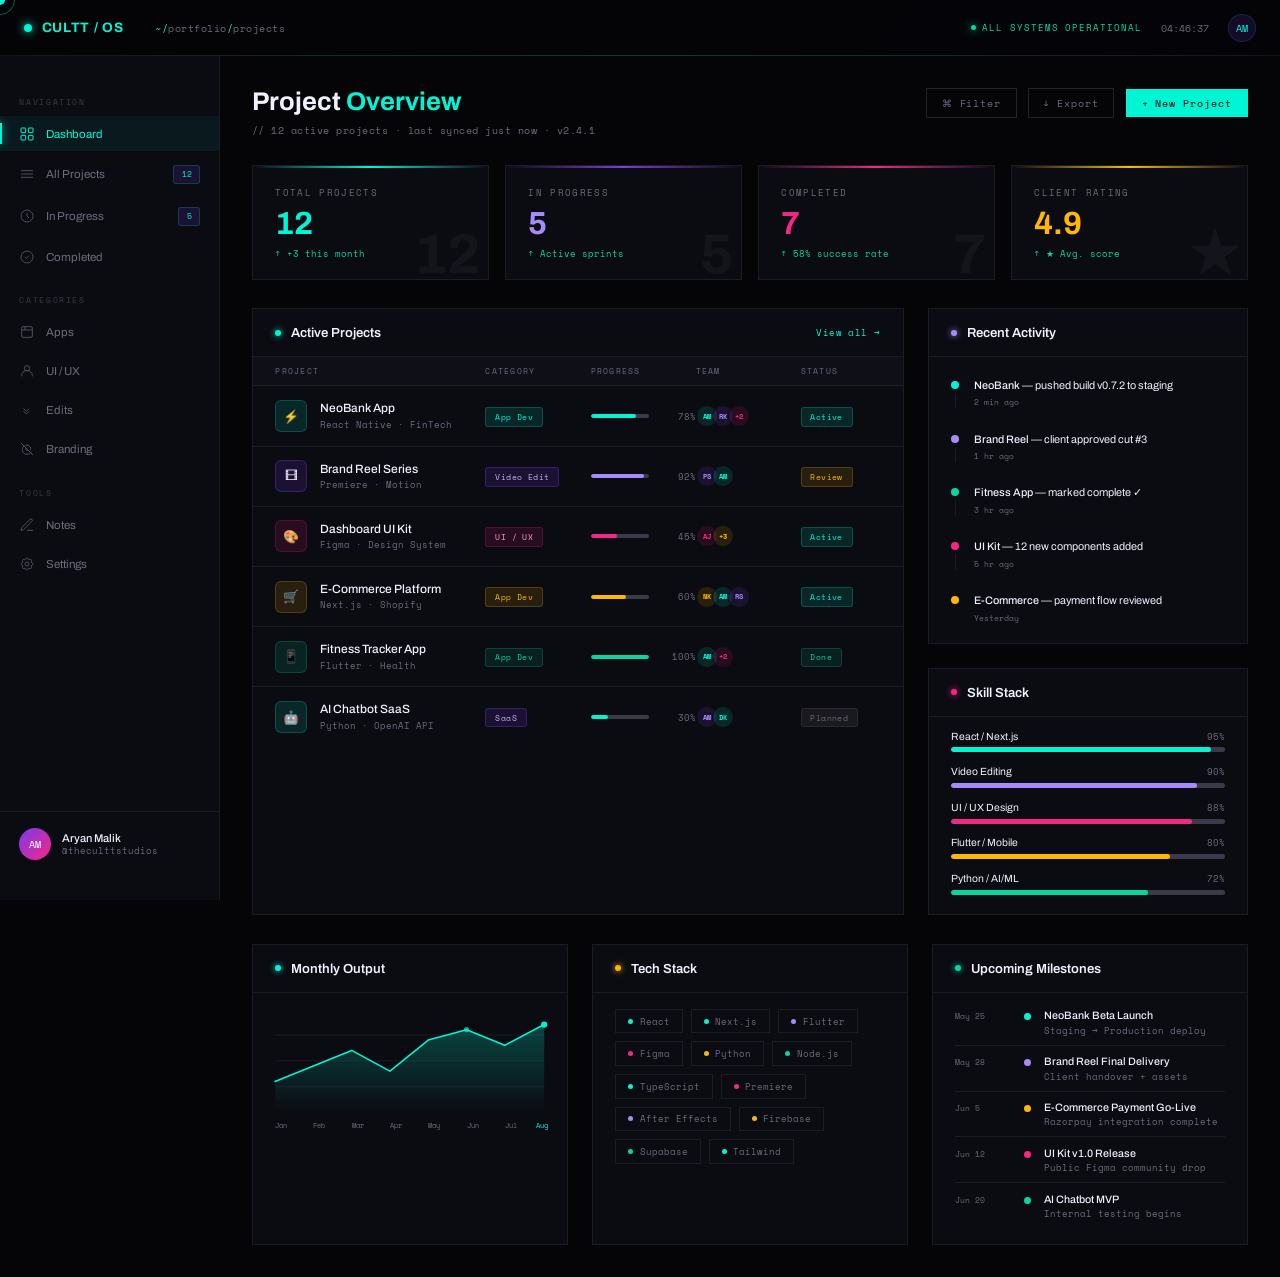
==== client/public/project-dashboard.html @ 6d9a10e5 "Initial commit" ====
<!DOCTYPE html>
<html lang="en">
<head>
<meta charset="UTF-8">
<meta name="viewport" content="width=device-width, initial-scale=1.0">
<title>Portfolio OS — The Cultt Studio</title>
<link href="https://fonts.googleapis.com/css2?family=Space+Mono:ital,wght@0,400;0,700;1,400&family=Clash+Display:wght@400;500;600;700&family=Archivo:wght@300;400;500&display=swap" rel="stylesheet">
<style>
*,*::before,*::after{margin:0;padding:0;box-sizing:border-box;}
:root{
	--bg:#050508;
	--panel:#0b0b12;
	--panel2:#0f0f18;
	--glass:rgba(255,255,255,0.03);
	--glass2:rgba(255,255,255,0.06);
	--border:rgba(255,255,255,0.07);
	--border2:rgba(255,255,255,0.12);
	--cyan:#00f5d4;
	--cyan2:rgba(0,245,212,0.12);
	--cyan3:rgba(0,245,212,0.06);
	--violet:#7c3aed;
	--violet2:rgba(124,58,237,0.15);
	--pink:#f72585;
	--pink2:rgba(247,37,133,0.12);
	--amber:#ffb703;
	--amber2:rgba(255,183,3,0.12);
	--green:#06d6a0;
	--white:#f0f0ff;
	--muted:#6b6b80;
	--muted2:#3a3a4a;
	--mono:'Space Mono',monospace;
	--display:'Clash Display','Archivo',sans-serif;
	--body:'Archivo',sans-serif;
}

html{height:100%;}
body{
	background:var(--bg);
	color:var(--white);
	font-family:var(--body);
	min-height:100vh;
	overflow-x:hidden;
	cursor:none;
}

/* bg grid */
body::before{
	content:'';
	position:fixed;inset:0;
	background-image:
		linear-gradient(rgba(0,245,212,0.03) 1px,transparent 1px),
		linear-gradient(90deg,rgba(0,245,212,0.03) 1px,transparent 1px);
	background-size:40px 40px;
	pointer-events:none;z-index:0;
}
body::after{
	content:'';
	position:fixed;
	width:600px;height:600px;
	background:radial-gradient(circle,rgba(124,58,237,0.08) 0%,transparent 70%);
	top:-100px;right:-100px;
	pointer-events:none;z-index:0;
}

/* ─── CURSOR ─── */
#cur{position:fixed;width:10px;height:10px;background:var(--cyan);border-radius:50%;pointer-events:none;z-index:9999;transform:translate(-50%,-50%);transition:width .2s,height .2s;}
#cur-trail{position:fixed;width:30px;height:30px;border:1px solid rgba(0,245,212,.4);border-radius:50%;pointer-events:none;z-index:9998;transform:translate(-50%,-50%);transition:left .1s ease,top .1s ease,width .3s,height .3s;}
.cursor-big #cur{width:5px;height:5px;}
.cursor-big #cur-trail{width:48px;height:48px;border-color:rgba(0,245,212,.7);}

/* ─── LAYOUT ─── */
.os-wrap{display:grid;grid-template-columns:220px 1fr;grid-template-rows:56px 1fr;min-height:100vh;position:relative;z-index:1;}

/* ─── TOPBAR ─── */
.topbar{
	grid-column:1/-1;
	background:rgba(5,5,8,.9);
	border-bottom:1px solid var(--border);
	backdrop-filter:blur(20px);
	display:flex;align-items:center;
	padding:0 1.5rem;
	gap:1.5rem;
	position:sticky;top:0;z-index:50;
}
.tb-logo{font-family:var(--display);font-size:.85rem;font-weight:700;letter-spacing:.05em;color:var(--cyan);display:flex;align-items:center;gap:.6rem;white-space:nowrap;}
.tb-logo-dot{width:8px;height:8px;border-radius:50%;background:var(--cyan);box-shadow:0 0 10px var(--cyan);animation:blink 2s ease-in-out infinite;}
@keyframes blink{0%,100%{opacity:1;}50%{opacity:.3;}}
.tb-path{font-family:var(--mono);font-size:.6rem;color:var(--muted);letter-spacing:.05em;margin-left:.5rem;}
.tb-path span{color:var(--cyan);}
.tb-right{margin-left:auto;display:flex;align-items:center;gap:1.2rem;}
.tb-status{font-family:var(--mono);font-size:.58rem;letter-spacing:.1em;color:var(--green);display:flex;align-items:center;gap:.4rem;}
.tb-status::before{content:'';width:5px;height:5px;border-radius:50%;background:var(--green);box-shadow:0 0 8px var(--green);}
.tb-time{font-family:var(--mono);font-size:.6rem;color:var(--muted);}
.tb-avatar{width:28px;height:28px;border-radius:50%;border:1px solid var(--cyan2);background:var(--violet2);display:flex;align-items:center;justify-content:center;font-family:var(--mono);font-size:.6rem;color:var(--cyan);}

/* ─── SIDEBAR ─── */
.sidebar{
	background:var(--panel);
	border-right:1px solid var(--border);
	padding:1.5rem 0;
	display:flex;flex-direction:column;
	gap:.25rem;
	position:sticky;top:56px;height:calc(100vh - 56px);
	overflow-y:auto;
}
.sidebar::-webkit-scrollbar{width:0;}
.sb-section{padding:.5rem 1.2rem .25rem;font-family:var(--mono);font-size:.52rem;letter-spacing:.2em;text-transform:uppercase;color:var(--muted2);margin-top:.5rem;}
.sb-item{display:flex;align-items:center;gap:.7rem;padding:.6rem 1.2rem;font-size:.72rem;color:var(--muted);text-decoration:none;transition:all .2s;position:relative;cursor:none;}
.sb-item:hover{color:var(--white);background:var(--glass2);}
.sb-item.active{color:var(--cyan);background:var(--cyan3);}
.sb-item.active::before{content:'';position:absolute;left:0;top:20%;bottom:20%;width:2px;background:var(--cyan);box-shadow:0 0 8px var(--cyan);}
.sb-icon{width:16px;height:16px;opacity:.7;flex-shrink:0;}
.sb-item.active .sb-icon{opacity:1;}
.sb-badge{margin-left:auto;font-family:var(--mono);font-size:.5rem;background:var(--violet2);color:var(--cyan);padding:.15rem .45rem;border-radius:3px;border:1px solid rgba(0,245,212,.2);}
.sb-footer{margin-top:auto;padding:1rem 1.2rem;border-top:1px solid var(--border);}
.sb-user{display:flex;align-items:center;gap:.7rem;}
.sb-user-av{width:32px;height:32px;border-radius:50%;background:linear-gradient(135deg,var(--violet),var(--pink));display:flex;align-items:center;justify-content:center;font-family:var(--mono);font-size:.6rem;color:#fff;flex-shrink:0;}
.sb-user-name{font-size:.7rem;font-weight:500;color:var(--white);}
.sb-user-role{font-family:var(--mono);font-size:.55rem;color:var(--muted);}

/* ─── MAIN ─── */
.main{padding:2rem;overflow-y:auto;display:flex;flex-direction:column;gap:1.8rem;background:var(--bg);}

/* ─── HEADER ROW ─── */
.page-header{display:flex;align-items:flex-start;justify-content:space-between;gap:1rem;}
.page-title{font-family:var(--display);font-size:1.6rem;font-weight:700;color:var(--white);line-height:1.1;}
.page-title span{color:var(--cyan);}
.page-sub{font-family:var(--mono);font-size:.6rem;color:var(--muted);margin-top:.4rem;letter-spacing:.05em;}
.header-actions{display:flex;gap:.7rem;align-items:center;flex-shrink:0;}
.btn-new{font-family:var(--mono);font-size:.6rem;letter-spacing:.1em;background:var(--cyan);color:var(--bg);padding:.45rem 1rem;border:none;cursor:none;transition:all .2s;display:flex;align-items:center;gap:.4rem;}
.btn-new:hover{background:#00ddbf;}
.btn-filter{font-family:var(--mono);font-size:.6rem;letter-spacing:.1em;background:transparent;color:var(--muted);border:1px solid var(--border2);padding:.45rem .9rem;cursor:none;transition:all .2s;}
.btn-filter:hover{color:var(--white);border-color:rgba(255,255,255,.2);}

/* ─── KPI STRIP ─── */
.kpi-strip{display:grid;grid-template-columns:repeat(4,1fr);gap:1rem;}
.kpi-card{
	background:var(--panel);
	border:1px solid var(--border);
	padding:1.2rem 1.4rem;
	position:relative;
	overflow:hidden;
	transition:border-color .3s,transform .3s;
}
.kpi-card:hover{border-color:var(--border2);transform:translateY(-2px);}
.kpi-card::before{content:'';position:absolute;top:0;left:0;right:0;height:2px;}
.kpi-card.c-cyan::before{background:linear-gradient(90deg,transparent,var(--cyan),transparent);}
.kpi-card.c-violet::before{background:linear-gradient(90deg,transparent,var(--violet),transparent);}
.kpi-card.c-pink::before{background:linear-gradient(90deg,transparent,var(--pink),transparent);}
.kpi-card.c-amber::before{background:linear-gradient(90deg,transparent,var(--amber),transparent);}
.kpi-label{font-family:var(--mono);font-size:.55rem;letter-spacing:.15em;text-transform:uppercase;color:var(--muted);margin-bottom:.6rem;}
.kpi-val{font-family:var(--display);font-size:2rem;font-weight:700;line-height:1;color:var(--white);}
.kpi-card.c-cyan .kpi-val{color:var(--cyan);} 
.kpi-card.c-violet .kpi-val{color:#a78bfa;}
.kpi-card.c-pink .kpi-val{color:var(--pink);} 
.kpi-card.c-amber .kpi-val{color:var(--amber);} 
.kpi-delta{font-family:var(--mono);font-size:.58rem;color:var(--green);margin-top:.4rem;display:flex;align-items:center;gap:.3rem;}
.kpi-delta.neg{color:var(--pink);} 
.kpi-bg-num{position:absolute;right:.5rem;bottom:-.3rem;font-family:var(--display);font-size:3.5rem;font-weight:700;opacity:.04;line-height:1;pointer-events:none;}

/* ─── TWO COL ─── */
.two-col{display:grid;grid-template-columns:1fr 320px;gap:1.5rem;}

/* ─── PROJECTS TABLE ─── */
.panel{background:var(--panel);border:1px solid var(--border);overflow:hidden;}
.panel-head{display:flex;align-items:center;justify-content:space-between;padding:1rem 1.4rem;border-bottom:1px solid var(--border);} 
.panel-title{font-family:var(--display);font-size:.82rem;font-weight:600;color:var(--white);display:flex;align-items:center;gap:.6rem;}
.panel-title .dot{width:6px;height:6px;border-radius:50%;flex-shrink:0;}
.dot-cyan{background:var(--cyan);box-shadow:0 0 6px var(--cyan);} 
.dot-violet{background:#a78bfa;box-shadow:0 0 6px #a78bfa;} 
.dot-pink{background:var(--pink);box-shadow:0 0 6px var(--pink);} 
.dot-amber{background:var(--amber);box-shadow:0 0 6px var(--amber);} 
.dot-green{background:var(--green);box-shadow:0 0 6px var(--green);} 
.panel-action{font-family:var(--mono);font-size:.55rem;color:var(--cyan);letter-spacing:.05em;cursor:none;background:none;border:none;}

/* project rows */
.proj-row{display:grid;grid-template-columns:2fr 1fr 1fr 1fr 80px;align-items:center;padding:.85rem 1.4rem;border-bottom:1px solid var(--border);transition:background .2s;cursor:none;}
.proj-row:last-child{border-bottom:none;}
.proj-row:hover{background:var(--glass);} 
.proj-row.header{padding:.5rem 1.4rem;background:var(--panel2);} 
.proj-row.header .col{font-family:var(--mono);font-size:.52rem;letter-spacing:.15em;text-transform:uppercase;color:var(--muted);} 
.col{} 
.proj-name-wrap{display:flex;align-items:center;gap:.8rem;} 
.proj-icon{width:32px;height:32px;border-radius:6px;display:flex;align-items:center;justify-content:center;font-size:.8rem;flex-shrink:0;} 
.pi-cyan{background:var(--cyan2);border:1px solid rgba(0,245,212,.2);} 
.pi-violet{background:var(--violet2);border:1px solid rgba(124,58,237,.3);} 
.pi-pink{background:var(--pink2);border:1px solid rgba(247,37,133,.2);} 
.pi-amber{background:var(--amber2);border:1px solid rgba(255,183,3,.2);} 
.pi-green{background:rgba(6,214,160,.12);border:1px solid rgba(6,214,160,.2);} 
.proj-name{font-size:.75rem;font-weight:500;color:var(--white);} 
.proj-type{font-family:var(--mono);font-size:.55rem;color:var(--muted);margin-top:.15rem;} 
.tag{display:inline-flex;align-items:center;font-family:var(--mono);font-size:.52rem;letter-spacing:.05em;padding:.18rem .55rem;border-radius:3px;white-space:nowrap;} 
.tag-cyan{background:var(--cyan2);color:var(--cyan);border:1px solid rgba(0,245,212,.2);} 
.tag-violet{background:var(--violet2);color:#c4b5fd;border:1px solid rgba(124,58,237,.3);} 
.tag-pink{background:var(--pink2);color:#f9a8d4;border:1px solid rgba(247,37,133,.2);} 
.tag-amber{background:var(--amber2);color:var(--amber);border:1px solid rgba(255,183,3,.2);} 
.tag-green{background:rgba(6,214,160,.1);color:var(--green);border:1px solid rgba(6,214,160,.2);} 
.tag-gray{background:rgba(255,255,255,.06);color:var(--muted);border:1px solid var(--border);} 

/* progress bar */
.prog-wrap{display:flex;align-items:center;gap:.7rem;} 
.prog-bar{flex:1;height:4px;background:var(--muted2);border-radius:2px;overflow:hidden;} 
.prog-fill{height:100%;border-radius:2px;transition:width 1s ease;} 
.prog-cyan{background:var(--cyan);} 
.prog-violet{background:#a78bfa;} 
.prog-pink{background:var(--pink);} 
.prog-amber{background:var(--amber);} 
.prog-green{background:var(--green);} 
.prog-pct{font-family:var(--mono);font-size:.55rem;color:var(--muted);min-width:2.2rem;text-align:right;} 

/* avatar stack */
.av-stack{display:flex;} 
.av{width:22px;height:22px;border-radius:50%;border:1.5px solid var(--panel);margin-left:-6px;display:flex;align-items:center;justify-content:center;font-family:var(--mono);font-size:.45rem;font-weight:700;} 
.av:first-child{margin-left:0;} 
.av-c{background:var(--cyan2);color:var(--cyan);} 
.av-v{background:var(--violet2);color:#a78bfa;} 
.av-p{background:var(--pink2);color:var(--pink);} 
.av-a{background:var(--amber2);color:var(--amber);} 

/* ─── RIGHT COLUMN ─── */
.right-col{display:flex;flex-direction:column;gap:1.5rem;} 

/* activity feed */
.activity-list{padding:.5rem 0;} 
.activity-item{display:flex;gap:.9rem;padding:.7rem 1.4rem;transition:background .2s;} 
.activity-item:hover{background:var(--glass);} 
.act-line{display:flex;flex-direction:column;align-items:center;gap:0;} 
.act-dot{width:8px;height:8px;border-radius:50%;flex-shrink:0;margin-top:4px;} 
.act-connector{flex:1;width:1px;background:var(--border);margin-top:4px;} 
.act-body{flex:1;min-width:0;} 
.act-text{font-size:.68rem;line-height:1.5;color:var(--white);} 
.act-text strong{font-weight:500;} 
.act-time{font-family:var(--mono);font-size:.52rem;color:var(--muted);margin-top:.2rem;} 

/* skills radar — simple bar chart */
.skills-bars{padding:.8rem 1.4rem 1.2rem;display:flex;flex-direction:column;gap:.8rem;} 
.skill-row{display:flex;flex-direction:column;gap:.3rem;} 
.skill-meta{display:flex;justify-content:space-between;align-items:baseline;} 
.skill-name{font-size:.65rem;color:var(--white);} 
.skill-pct{font-family:var(--mono);font-size:.55rem;color:var(--muted);} 
.skill-track{height:5px;background:var(--muted2);border-radius:3px;overflow:hidden;} 
.skill-fill{height:100%;border-radius:3px;animation:fillBar .8s ease both;} 
@keyframes fillBar{from{width:0;}} 

/* ─── BOTTOM ROW ─── */
.bottom-row{display:grid;grid-template-columns:1fr 1fr 1fr;gap:1.5rem;} 

/* mini chart */
.chart-area{padding:1rem 1.4rem 1.2rem;} 
.chart-svg-wrap{width:100%;overflow:hidden;} 

/* tech stack pills */
.stack-grid{display:flex;flex-wrap:wrap;gap:.5rem;padding:1rem 1.4rem;} 
.stack-pill{display:flex;align-items:center;gap:.4rem;font-family:var(--mono);font-size:.58rem;padding:.3rem .75rem;border:1px solid var(--border);color:var(--muted);transition:all .25s;} 
.stack-pill:hover{border-color:var(--cyan2);color:var(--cyan);background:var(--cyan3);} 
.stack-pill .sp-dot{width:5px;height:5px;border-radius:50%;flex-shrink:0;} 

/* timeline */
.timeline{padding:.6rem 1.4rem 1rem;display:flex;flex-direction:column;gap:.15rem;} 
.tl-item{display:flex;align-items:flex-start;gap:.8rem;padding:.5rem 0;border-bottom:1px solid var(--border);} 
.tl-item:last-child{border-bottom:none;} 
.tl-date{font-family:var(--mono);font-size:.52rem;color:var(--muted);min-width:3.5rem;} 
.tl-bar{display:flex;flex-direction:column;align-items:center;gap:0;margin-top:3px;} 
.tl-dot{width:7px;height:7px;border-radius:50%;flex-shrink:0;} 
.tl-content{flex:1;min-width:0;} 
.tl-title{font-size:.67rem;font-weight:500;color:var(--white);} 
.tl-sub{font-family:var(--mono);font-size:.55rem;color:var(--muted);margin-top:.15rem;} 

/* ─── ANIMATIONS ─── */
@keyframes slideUp{from{opacity:0;transform:translateY(24px);}to{opacity:1;transform:translateY(0);}} 
@keyframes slideLeft{from{opacity:0;transform:translateX(20px);}to{opacity:1;transform:translateX(0);}} 
.anim-1{animation:slideUp .5s .1s ease both;} 
.anim-2{animation:slideUp .5s .2s ease both;} 
.anim-3{animation:slideUp .5s .3s ease both;} 
.anim-4{animation:slideUp .5s .4s ease both;} 
.anim-5{animation:slideUp .5s .5s ease both;} 
.anim-6{animation:slideUp .5s .6s ease both;} 
.anim-r{animation:slideLeft .5s .4s ease both;} 

/* scan line effect on topbar */
.topbar::after{
	content:'';
	position:absolute;
	left:0;right:0;height:1px;
	background:linear-gradient(90deg,transparent,rgba(0,245,212,.15),transparent);
	bottom:-1px;
	animation:scanH 4s linear infinite;
}
@keyframes scanH{
	from{transform:translateX(-100%);}  
	to{transform:translateX(100%);} 
}

/* glowing ring on kpi hover */
.kpi-card.c-cyan:hover{border-color:rgba(0,245,212,.3);box-shadow:0 0 20px rgba(0,245,212,.05);} 
.kpi-card.c-violet:hover{border-color:rgba(124,58,237,.3);box-shadow:0 0 20px rgba(124,58,237,.05);} 
.kpi-card.c-pink:hover{border-color:rgba(247,37,133,.3);box-shadow:0 0 20px rgba(247,37,133,.05);} 
.kpi-card.c-amber:hover{border-color:rgba(255,183,3,.3);box-shadow:0 0 20px rgba(255,183,3,.05);} 
</style>
</head>
<body>

<div id="cur"></div>
<div id="cur-trail"></div>

<div class="os-wrap">

	<!-- TOPBAR -->
	<header class="topbar">
		<div class="tb-logo">
			<div class="tb-logo-dot"></div>
			CULTT / OS
		</div>
		<div class="tb-path">
			<span>~/</span>portfolio<span>/</span>projects
		</div>
		<div class="tb-right">
			<div class="tb-status">ALL SYSTEMS OPERATIONAL</div>
			<div class="tb-time" id="clock">--:--:--</div>
			<div class="tb-avatar">AM</div>
		</div>
	</header>

	<!-- SIDEBAR -->
	<aside class="sidebar">
		<div class="sb-section">Navigation</div>
		<a class="sb-item active" href="#">
			<svg class="sb-icon" viewBox="0 0 24 24" fill="none" stroke="currentColor" stroke-width="1.5"><rect x="3" y="3" width="7" height="7" rx="1"/><rect x="14" y="3" width="7" height="7" rx="1"/><rect x="3" y="14" width="7" height="7" rx="1"/><rect x="14" y="14" width="7" height="7" rx="1"/></svg>
			Dashboard
		</a>
		<a class="sb-item" href="#">
			<svg class="sb-icon" viewBox="0 0 24 24" fill="none" stroke="currentColor" stroke-width="1.5"><path d="M3 7h18M3 12h18M3 17h18"/></svg>
			All Projects
			<span class="sb-badge">12</span>
		</a>
		<a class="sb-item" href="#">
			<svg class="sb-icon" viewBox="0 0 24 24" fill="none" stroke="currentColor" stroke-width="1.5"><circle cx="12" cy="12" r="9"/><path d="M12 7v5l3 3"/></svg>
			In Progress
			<span class="sb-badge">5</span>
		</a>
		<a class="sb-item" href="#">
			<svg class="sb-icon" viewBox="0 0 24 24" fill="none" stroke="currentColor" stroke-width="1.5"><path d="M9 12l2 2 4-4"/><path d="M21 12a9 9 0 11-18 0 9 9 0 0118 0z"/></svg>
			Completed
		</a>

		<div class="sb-section">Categories</div>
		<a class="sb-item" href="#">
			<svg class="sb-icon" viewBox="0 0 24 24" fill="none" stroke="currentColor" stroke-width="1.5"><rect x="4" y="4" width="16" height="16" rx="2"/><path d="M4 9h16"/><path d="M9 4v5"/></svg>
			Apps
		</a>
		<a class="sb-item" href="#">
			<svg class="sb-icon" viewBox="0 0 24 24" fill="none" stroke="currentColor" stroke-width="1.5"><circle cx="12" cy="8" r="4"/><path d="M4 20v-1a8 8 0 0116 0v1"/></svg>
			UI / UX
		</a>
		<a class="sb-item" href="#">
			<svg class="sb-icon" viewBox="0 0 24 24" fill="none" stroke="currentColor" stroke-width="1.5"><path d="M15 10l-4 4-4-4m8 4l-4 4-4-4"/></svg>
			Edits
		</a>
		<a class="sb-item" href="#">
			<svg class="sb-icon" viewBox="0 0 24 24" fill="none" stroke="currentColor" stroke-width="1.5"><path d="M3 3l18 18M10.5 10.677a2 2 0 002.823 2.823"/><path d="M7.362 7.56C5.88 8.885 5 10.835 5 13c0 4 3 7 7 7a9 9 0 006.938-3.362"/><path d="M17.625 13.217A7 7 0 0012 6c-1.296 0-2.5.36-3.5.98"/></svg>
			Branding
		</a>

		<div class="sb-section">Tools</div>
		<a class="sb-item" href="#">
			<svg class="sb-icon" viewBox="0 0 24 24" fill="none" stroke="currentColor" stroke-width="1.5"><path d="M12 20h9M16.5 3.5a2.121 2.121 0 013 3L7 19l-4 1 1-4L16.5 3.5z"/></svg>
			Notes
		</a>
		<a class="sb-item" href="#">
			<svg class="sb-icon" viewBox="0 0 24 24" fill="none" stroke="currentColor" stroke-width="1.5"><path d="M10.325 4.317c.426-1.756 2.924-1.756 3.35 0a1.724 1.724 0 002.573 1.066c1.543-.94 3.31.826 2.37 2.37a1.724 1.724 0 001.065 2.572c1.756.426 1.756 2.924 0 3.35a1.724 1.724 0 00-1.066 2.573c.94 1.543-.826 3.31-2.37 2.37a1.724 1.724 0 00-2.572 1.065c-.426 1.756-2.924 1.756-3.35 0a1.724 1.724 0 00-2.573-1.066c-1.543.94-3.31-.826-2.37-2.37a1.724 1.724 0 00-1.065-2.572c-1.756-.426-1.756-2.924 0-3.35a1.724 1.724 0 001.066-2.573c-.94-1.543.826-3.31 2.37-2.37.996.608 2.296.07 2.572-1.065z"/><circle cx="12" cy="12" r="3"/></svg>
			Settings
		</a>

		<div class="sb-footer">
			<div class="sb-user">
				<div class="sb-user-av">AM</div>
				<div>
					<div class="sb-user-name">Aryan Malik</div>
					<div class="sb-user-role">@theculttstudios</div>
				</div>
			</div>
		</div>
	</aside>

	<!-- MAIN CONTENT -->
	<main class="main">

		<!-- PAGE HEADER -->
		<div class="page-header anim-1">
			<div>
				<div class="page-title">Project <span>Overview</span></div>
				<div class="page-sub">// 12 active projects · last synced just now · v2.4.1</div>
			</div>
			<div class="header-actions">
				<button class="btn-filter">⌘ Filter</button>
				<button class="btn-filter">↓ Export</button>
				<button class="btn-new">+ New Project</button>
			</div>
		</div>

		<!-- KPI STRIP -->
		<div class="kpi-strip anim-2">
			<div class="kpi-card c-cyan">
				<div class="kpi-label">Total Projects</div>
				<div class="kpi-val">12</div>
				<div class="kpi-delta">↑ +3 this month</div>
				<div class="kpi-bg-num">12</div>
			</div>
			<div class="kpi-card c-violet">
				<div class="kpi-label">In Progress</div>
				<div class="kpi-val">5</div>
				<div class="kpi-delta">↑ Active sprints</div>
				<div class="kpi-bg-num">5</div>
			</div>
			<div class="kpi-card c-pink">
				<div class="kpi-label">Completed</div>
				<div class="kpi-val">7</div>
				<div class="kpi-delta">↑ 58% success rate</div>
				<div class="kpi-bg-num">7</div>
			</div>
			<div class="kpi-card c-amber">
				<div class="kpi-label">Client Rating</div>
				<div class="kpi-val">4.9</div>
				<div class="kpi-delta">↑ ★ Avg. score</div>
				<div class="kpi-bg-num">★</div>
			</div>
		</div>

		<!-- PROJECTS TABLE + RIGHT COL -->
		<div class="two-col">

			<!-- PROJECTS TABLE -->
			<div class="panel anim-3">
				<div class="panel-head">
					<div class="panel-title"><span class="dot dot-cyan"></span> Active Projects</div>
					<button class="panel-action">View all →</button>
				</div>
				<div class="proj-row header">
					<div class="col">Project</div>
					<div class="col">Category</div>
					<div class="col">Progress</div>
					<div class="col">Team</div>
					<div class="col">Status</div>
				</div>

				<div class="proj-row">
					<div class="col">
						<div class="proj-name-wrap">
							<div class="proj-icon pi-cyan">⚡</div>
							<div>
								<div class="proj-name">NeoBank App</div>
								<div class="proj-type">React Native · FinTech</div>
							</div>
						</div>
					</div>
					<div class="col"><span class="tag tag-cyan">App Dev</span></div>
					<div class="col">
						<div class="prog-wrap">
							<div class="prog-bar"><div class="prog-fill prog-cyan" style="width:78%"></div></div>
							<span class="prog-pct">78%</span>
						</div>
					</div>
					<div class="col">
						<div class="av-stack">
							<div class="av av-c">AM</div><div class="av av-v">RK</div><div class="av av-p">+2</div>
						</div>
					</div>
					<div class="col"><span class="tag tag-cyan">Active</span></div>
				</div>

				<div class="proj-row">
					<div class="col">
						<div class="proj-name-wrap">
							<div class="proj-icon pi-violet">🎞</div>
							<div>
								<div class="proj-name">Brand Reel Series</div>
								<div class="proj-type">Premiere · Motion</div>
							</div>
						</div>
					</div>
					<div class="col"><span class="tag tag-violet">Video Edit</span></div>
					<div class="col">
						<div class="prog-wrap">
							<div class="prog-bar"><div class="prog-fill prog-violet" style="width:92%"></div></div>
							<span class="prog-pct">92%</span>
						</div>
					</div>
					<div class="col">
						<div class="av-stack">
							<div class="av av-v">PS</div><div class="av av-c">AM</div>
						</div>
					</div>
					<div class="col"><span class="tag tag-amber">Review</span></div>
				</div>

				<div class="proj-row">
					<div class="col">
						<div class="proj-name-wrap">
							<div class="proj-icon pi-pink">🎨</div>
							<div>
								<div class="proj-name">Dashboard UI Kit</div>
								<div class="proj-type">Figma · Design System</div>
							</div>
						</div>
					</div>
					<div class="col"><span class="tag tag-pink">UI / UX</span></div>
					<div class="col">
						<div class="prog-wrap">
							<div class="prog-bar"><div class="prog-fill prog-pink" style="width:45%"></div></div>
							<span class="prog-pct">45%</span>
						</div>
					</div>
					<div class="col">
						<div class="av-stack">
							<div class="av av-p">AJ</div><div class="av av-a">+3</div>
						</div>
					</div>
					<div class="col"><span class="tag tag-cyan">Active</span></div>
				</div>

				<div class="proj-row">
					<div class="col">
						<div class="proj-name-wrap">
							<div class="proj-icon pi-amber">🛒</div>
							<div>
								<div class="proj-name">E-Commerce Platform</div>
								<div class="proj-type">Next.js · Shopify</div>
							</div>
						</div>
					</div>
					<div class="col"><span class="tag tag-amber">App Dev</span></div>
					<div class="col">
						<div class="prog-wrap">
							<div class="prog-bar"><div class="prog-fill prog-amber" style="width:60%"></div></div>
							<span class="prog-pct">60%</span>
						</div>
					</div>
					<div class="col">
						<div class="av-stack">
							<div class="av av-a">NK</div><div class="av av-c">AM</div><div class="av av-v">RS</div>
						</div>
					</div>
					<div class="col"><span class="tag tag-cyan">Active</span></div>
				</div>

				<div class="proj-row">
					<div class="col">
						<div class="proj-name-wrap">
							<div class="proj-icon pi-green">📱</div>
							<div>
								<div class="proj-name">Fitness Tracker App</div>
								<div class="proj-type">Flutter · Health</div>
							</div>
						</div>
					</div>
					<div class="col"><span class="tag tag-green">App Dev</span></div>
					<div class="col">
						<div class="prog-wrap">
							<div class="prog-bar"><div class="prog-fill prog-green" style="width:100%"></div></div>
							<span class="prog-pct">100%</span>
						</div>
					</div>
					<div class="col">
						<div class="av-stack">
							<div class="av av-c">AM</div><div class="av av-p">+2</div>
						</div>
					</div>
					<div class="col"><span class="tag tag-green">Done</span></div>
				</div>

				<div class="proj-row">
					<div class="col">
						<div class="proj-name-wrap">
							<div class="proj-icon pi-cyan">🤖</div>
							<div>
								<div class="proj-name">AI Chatbot SaaS</div>
								<div class="proj-type">Python · OpenAI API</div>
							</div>
						</div>
					</div>
					<div class="col"><span class="tag tag-violet">SaaS</span></div>
					<div class="col">
						<div class="prog-wrap">
							<div class="prog-bar"><div class="prog-fill prog-cyan" style="width:30%"></div></div>
							<span class="prog-pct">30%</span>
						</div>
					</div>
					<div class="col">
						<div class="av-stack">
							<div class="av av-v">AM</div><div class="av av-c">DK</div>
						</div>
					</div>
					<div class="col"><span class="tag tag-gray">Planned</span></div>
				</div>

			</div>

			<!-- RIGHT COLUMN -->
			<div class="right-col anim-r">

				<!-- ACTIVITY FEED -->
				<div class="panel">
					<div class="panel-head">
						<div class="panel-title"><span class="dot dot-violet"></span> Recent Activity</div>
					</div>
					<div class="activity-list">
						<div class="activity-item">
							<div class="act-line"><div class="act-dot" style="background:var(--cyan)"></div><div class="act-connector"></div></div>
							<div class="act-body">
								<div class="act-text"><strong>NeoBank</strong> — pushed build v0.7.2 to staging</div>
								<div class="act-time">2 min ago</div>
							</div>
						</div>
						<div class="activity-item">
							<div class="act-line"><div class="act-dot" style="background:#a78bfa"></div><div class="act-connector"></div></div>
							<div class="act-body">
								<div class="act-text"><strong>Brand Reel</strong> — client approved cut #3</div>
								<div class="act-time">1 hr ago</div>
							</div>
						</div>
						<div class="activity-item">
							<div class="act-line"><div class="act-dot" style="background:var(--green)"></div><div class="act-connector"></div></div>
							<div class="act-body">
								<div class="act-text"><strong>Fitness App</strong> — marked complete ✓</div>
								<div class="act-time">3 hr ago</div>
							</div>
						</div>
						<div class="activity-item">
							<div class="act-line"><div class="act-dot" style="background:var(--pink)"></div><div class="act-connector"></div></div>
							<div class="act-body">
								<div class="act-text"><strong>UI Kit</strong> — 12 new components added</div>
								<div class="act-time">5 hr ago</div>
							</div>
						</div>
						<div class="activity-item">
							<div class="act-line"><div class="act-dot" style="background:var(--amber)"></div></div>
							<div class="act-body">
								<div class="act-text"><strong>E-Commerce</strong> — payment flow reviewed</div>
								<div class="act-time">Yesterday</div>
							</div>
						</div>
					</div>
				</div>

				<!-- SKILLS -->
				<div class="panel">
					<div class="panel-head">
						<div class="panel-title"><span class="dot dot-pink"></span> Skill Stack</div>
					</div>
					<div class="skills-bars">
						<div class="skill-row">
							<div class="skill-meta"><span class="skill-name">React / Next.js</span><span class="skill-pct">95%</span></div>
							<div class="skill-track"><div class="skill-fill" style="width:95%;background:var(--cyan);animation-delay:.1s"></div></div>
						</div>
						<div class="skill-row">
							<div class="skill-meta"><span class="skill-name">Video Editing</span><span class="skill-pct">90%</span></div>
							<div class="skill-track"><div class="skill-fill" style="width:90%;background:#a78bfa;animation-delay:.2s"></div></div>
						</div>
						<div class="skill-row">
							<div class="skill-meta"><span class="skill-name">UI / UX Design</span><span class="skill-pct">88%</span></div>
							<div class="skill-track"><div class="skill-fill" style="width:88%;background:var(--pink);animation-delay:.3s"></div></div>
						</div>
						<div class="skill-row">
							<div class="skill-meta"><span class="skill-name">Flutter / Mobile</span><span class="skill-pct">80%</span></div>
							<div class="skill-track"><div class="skill-fill" style="width:80%;background:var(--amber);animation-delay:.4s"></div></div>
						</div>
						<div class="skill-row">
							<div class="skill-meta"><span class="skill-name">Python / AI/ML</span><span class="skill-pct">72%</span></div>
							<div class="skill-track"><div class="skill-fill" style="width:72%;background:var(--green);animation-delay:.5s"></div></div>
						</div>
					</div>
				</div>

			</div>
		</div>

		<!-- BOTTOM ROW -->
		<div class="bottom-row anim-5">

			<!-- MINI CHART -->
			<div class="panel">
				<div class="panel-head">
					<div class="panel-title"><span class="dot dot-cyan"></span> Monthly Output</div>
				</div>
				<div class="chart-area">
					<svg viewBox="0 0 260 100" xmlns="http://www.w3.org/2000/svg" width="100%" style="overflow:visible;">
						<defs>
							<linearGradient id="chartGrad" x1="0" y1="0" x2="0" y2="1">
								<stop offset="0%" stop-color="#00f5d4" stop-opacity="0.25"/>
								<stop offset="100%" stop-color="#00f5d4" stop-opacity="0"/>
							</linearGradient>
						</defs>
						<!-- Grid lines -->
						<line x1="0" y1="25" x2="260" y2="25" stroke="rgba(255,255,255,0.05)" stroke-width="1"/>
						<line x1="0" y1="50" x2="260" y2="50" stroke="rgba(255,255,255,0.05)" stroke-width="1"/>
						<line x1="0" y1="75" x2="260" y2="75" stroke="rgba(255,255,255,0.05)" stroke-width="1"/>
						<!-- Area fill -->
						<path d="M0,70 L37,55 L74,40 L111,60 L148,30 L185,20 L222,35 L260,15 L260,100 L0,100 Z" fill="url(#chartGrad)"/>
						<!-- Line -->
						<path d="M0,70 L37,55 L74,40 L111,60 L148,30 L185,20 L222,35 L260,15" fill="none" stroke="#00f5d4" stroke-width="1.5" stroke-linecap="round" stroke-linejoin="round"/>
						<!-- Dots -->
						<circle cx="260" cy="15" r="3" fill="#00f5d4"/>
						<circle cx="185" cy="20" r="2.5" fill="#00f5d4" opacity="0.7"/>
						<!-- Labels -->
						<text x="0" y="115" font-family="Space Mono,monospace" font-size="7" fill="#6b6b80">Jan</text>
						<text x="37" y="115" font-family="Space Mono,monospace" font-size="7" fill="#6b6b80">Feb</text>
						<text x="74" y="115" font-family="Space Mono,monospace" font-size="7" fill="#6b6b80">Mar</text>
						<text x="111" y="115" font-family="Space Mono,monospace" font-size="7" fill="#6b6b80">Apr</text>
						<text x="148" y="115" font-family="Space Mono,monospace" font-size="7" fill="#6b6b80">May</text>
						<text x="185" y="115" font-family="Space Mono,monospace" font-size="7" fill="#6b6b80">Jun</text>
						<text x="222" y="115" font-family="Space Mono,monospace" font-size="7" fill="#6b6b80">Jul</text>
						<text x="252" y="115" font-family="Space Mono,monospace" font-size="7" fill="#00f5d4">Aug</text>
					</svg>
				</div>
			</div>

			<!-- TECH STACK -->
			<div class="panel">
				<div class="panel-head">
					<div class="panel-title"><span class="dot dot-amber"></span> Tech Stack</div>
				</div>
				<div class="stack-grid">
					<div class="stack-pill"><span class="sp-dot" style="background:var(--cyan)"></span>React</div>
					<div class="stack-pill"><span class="sp-dot" style="background:var(--cyan)"></span>Next.js</div>
					<div class="stack-pill"><span class="sp-dot" style="background:#a78bfa"></span>Flutter</div>
					<div class="stack-pill"><span class="sp-dot" style="background:var(--pink)"></span>Figma</div>
					<div class="stack-pill"><span class="sp-dot" style="background:var(--amber)"></span>Python</div>
					<div class="stack-pill"><span class="sp-dot" style="background:var(--green)"></span>Node.js</div>
					<div class="stack-pill"><span class="sp-dot" style="background:var(--cyan)"></span>TypeScript</div>
					<div class="stack-pill"><span class="sp-dot" style="background:var(--pink)"></span>Premiere</div>
					<div class="stack-pill"><span class="sp-dot" style="background:#a78bfa"></span>After Effects</div>
					<div class="stack-pill"><span class="sp-dot" style="background:var(--amber)"></span>Firebase</div>
					<div class="stack-pill"><span class="sp-dot" style="background:var(--green)"></span>Supabase</div>
					<div class="stack-pill"><span class="sp-dot" style="background:var(--cyan)"></span>Tailwind</div>
				</div>
			</div>

			<!-- TIMELINE -->
			<div class="panel">
				<div class="panel-head">
					<div class="panel-title"><span class="dot dot-green"></span> Upcoming Milestones</div>
				</div>
				<div class="timeline">
					<div class="tl-item">
						<div class="tl-date">May 25</div>
						<div class="tl-bar"><div class="tl-dot" style="background:var(--cyan)"></div></div>
						<div class="tl-content">
							<div class="tl-title">NeoBank Beta Launch</div>
							<div class="tl-sub">Staging → Production deploy</div>
						</div>
					</div>
					<div class="tl-item">
						<div class="tl-date">May 28</div>
						<div class="tl-bar"><div class="tl-dot" style="background:#a78bfa"></div></div>
						<div class="tl-content">
							<div class="tl-title">Brand Reel Final Delivery</div>
							<div class="tl-sub">Client handover + assets</div>
						</div>
					</div>
					<div class="tl-item">
						<div class="tl-date">Jun 5</div>
						<div class="tl-bar"><div class="tl-dot" style="background:var(--amber)"></div></div>
						<div class="tl-content">
							<div class="tl-title">E-Commerce Payment Go-Live</div>
							<div class="tl-sub">Razorpay integration complete</div>
						</div>
					</div>
					<div class="tl-item">
						<div class="tl-date">Jun 12</div>
						<div class="tl-bar"><div class="tl-dot" style="background:var(--pink)"></div></div>
						<div class="tl-content">
							<div class="tl-title">UI Kit v1.0 Release</div>
							<div class="tl-sub">Public Figma community drop</div>
						</div>
					</div>
					<div class="tl-item">
						<div class="tl-date">Jun 20</div>
						<div class="tl-bar"><div class="tl-dot" style="background:var(--green)"></div></div>
						<div class="tl-content">
							<div class="tl-title">AI Chatbot MVP</div>
							<div class="tl-sub">Internal testing begins</div>
						</div>
					</div>
				</div>
			</div>

		</div>

	</main>
</div>

<script>
// Cursor
const cur=document.getElementById('cur');
const trail=document.getElementById('cur-trail');
let mx=0,my=0,tx=0,ty=0;
document.addEventListener('mousemove',e=>{
	mx=e.clientX;my=e.clientY;
	cur.style.left=mx+'px';cur.style.top=my+'px';
});
(function loop(){
	tx+=(mx-tx)*.15;ty+=(my-ty)*.15;
	trail.style.left=tx+'px';trail.style.top=ty+'px';
	requestAnimationFrame(loop);
})();
document.querySelectorAll('a,button,.proj-row,.kpi-card,.stack-pill,.tl-item').forEach(el=>{
	el.addEventListener('mouseenter',()=>document.body.classList.add('cursor-big'));
	el.addEventListener('mouseleave',()=>document.body.classList.remove('cursor-big'));
});

// Live clock
function tick(){
	const now=new Date();
	document.getElementById('clock').textContent=now.toLocaleTimeString('en-IN',{hour12:false});
}
tick();setInterval(tick,1000);

// Progress bars animate on load
window.addEventListener('load',()=>{
	document.querySelectorAll('.prog-fill').forEach(el=>{
		const w=el.style.width;el.style.width='0';
		setTimeout(()=>{el.style.transition='width 1s ease';el.style.width=w;},300);
	});
});
</script>
</body>
</html>
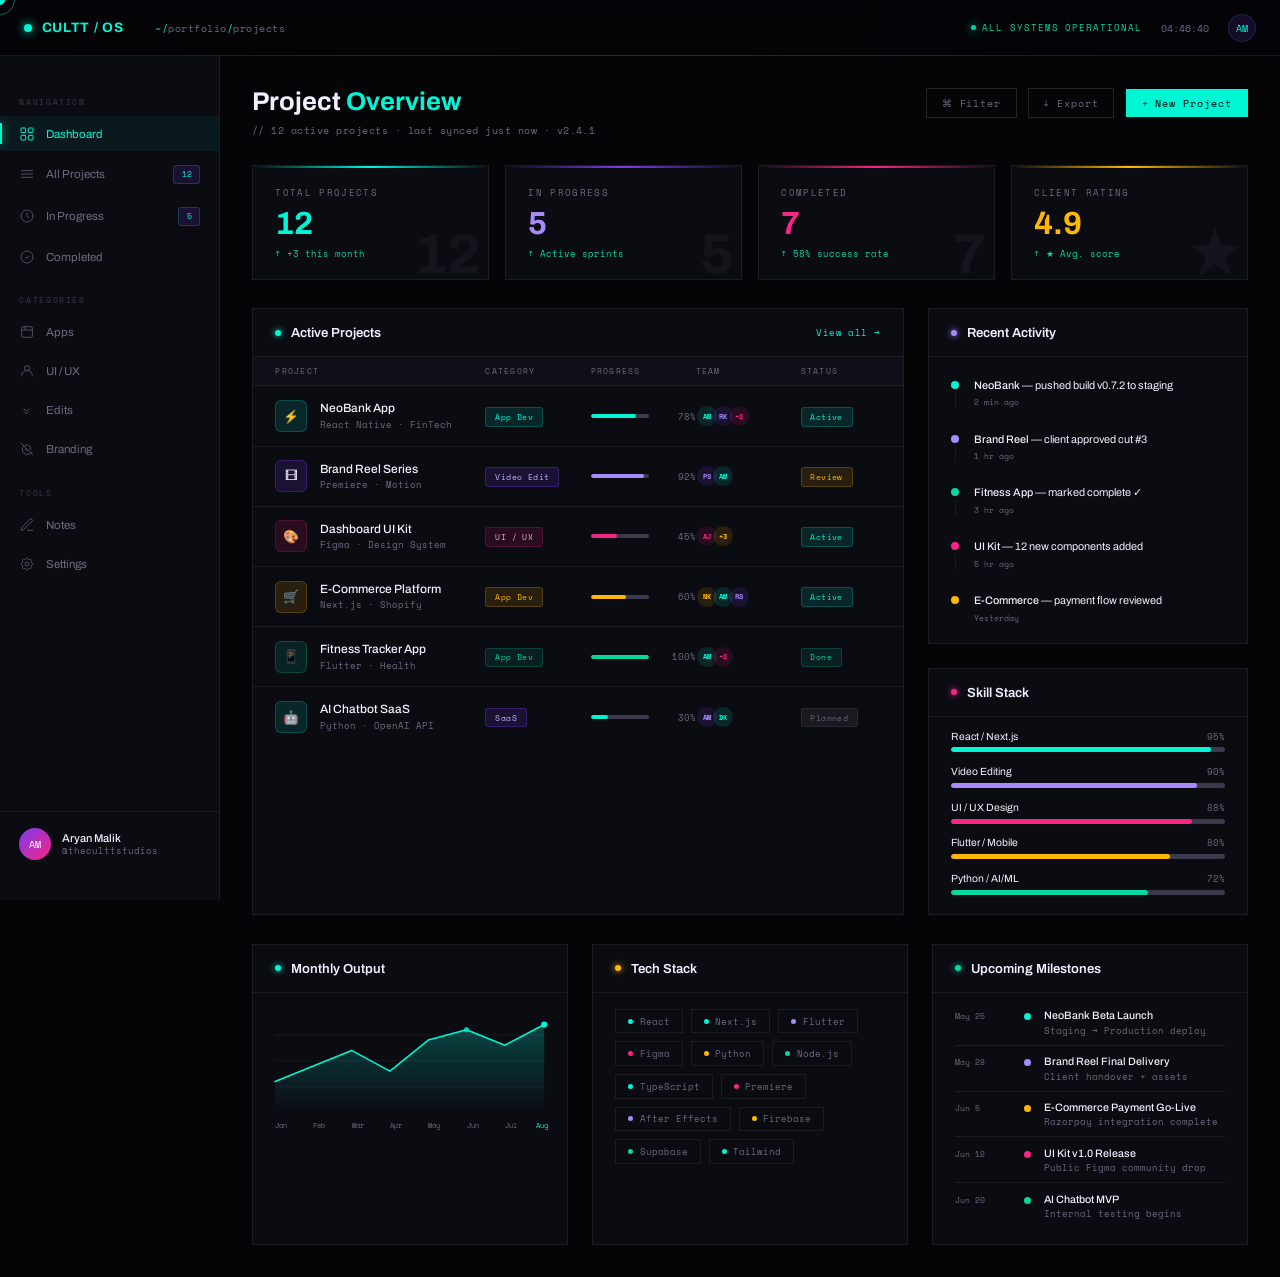
==== commit d3ead840: "fix: replace placeholder hrefs in public HTML and remove unused import" ====
--- a/client/public/project-dashboard.html
+++ b/client/public/project-dashboard.html
@@ -324,45 +324,45 @@
 	<!-- SIDEBAR -->
 	<aside class="sidebar">
 		<div class="sb-section">Navigation</div>
-		<a class="sb-item active" href="#">
+		<a class="sb-item active" href="/">
 			<svg class="sb-icon" viewBox="0 0 24 24" fill="none" stroke="currentColor" stroke-width="1.5"><rect x="3" y="3" width="7" height="7" rx="1"/><rect x="14" y="3" width="7" height="7" rx="1"/><rect x="3" y="14" width="7" height="7" rx="1"/><rect x="14" y="14" width="7" height="7" rx="1"/></svg>
 			Dashboard
 		</a>
-		<a class="sb-item" href="#">
+		<a class="sb-item" href="/">
 			<svg class="sb-icon" viewBox="0 0 24 24" fill="none" stroke="currentColor" stroke-width="1.5"><path d="M3 7h18M3 12h18M3 17h18"/></svg>
 			All Projects
 			<span class="sb-badge">12</span>
 		</a>
-		<a class="sb-item" href="#">
+		<a class="sb-item" href="/">
 			<svg class="sb-icon" viewBox="0 0 24 24" fill="none" stroke="currentColor" stroke-width="1.5"><circle cx="12" cy="12" r="9"/><path d="M12 7v5l3 3"/></svg>
 			In Progress
 			<span class="sb-badge">5</span>
 		</a>
-		<a class="sb-item" href="#">
+		<a class="sb-item" href="/">
 			<svg class="sb-icon" viewBox="0 0 24 24" fill="none" stroke="currentColor" stroke-width="1.5"><path d="M9 12l2 2 4-4"/><path d="M21 12a9 9 0 11-18 0 9 9 0 0118 0z"/></svg>
 			Completed
 		</a>
 
 		<div class="sb-section">Categories</div>
-		<a class="sb-item" href="#">
+		<a class="sb-item" href="/">
 			<svg class="sb-icon" viewBox="0 0 24 24" fill="none" stroke="currentColor" stroke-width="1.5"><rect x="4" y="4" width="16" height="16" rx="2"/><path d="M4 9h16"/><path d="M9 4v5"/></svg>
 			Apps
 		</a>
-		<a class="sb-item" href="#">
+		<a class="sb-item" href="/">
 			<svg class="sb-icon" viewBox="0 0 24 24" fill="none" stroke="currentColor" stroke-width="1.5"><circle cx="12" cy="8" r="4"/><path d="M4 20v-1a8 8 0 0116 0v1"/></svg>
 			UI / UX
 		</a>
-		<a class="sb-item" href="#">
+		<a class="sb-item" href="/">
 			<svg class="sb-icon" viewBox="0 0 24 24" fill="none" stroke="currentColor" stroke-width="1.5"><path d="M15 10l-4 4-4-4m8 4l-4 4-4-4"/></svg>
 			Edits
 		</a>
-		<a class="sb-item" href="#">
+		<a class="sb-item" href="/">
 			<svg class="sb-icon" viewBox="0 0 24 24" fill="none" stroke="currentColor" stroke-width="1.5"><path d="M3 3l18 18M10.5 10.677a2 2 0 002.823 2.823"/><path d="M7.362 7.56C5.88 8.885 5 10.835 5 13c0 4 3 7 7 7a9 9 0 006.938-3.362"/><path d="M17.625 13.217A7 7 0 0012 6c-1.296 0-2.5.36-3.5.98"/></svg>
 			Branding
 		</a>
 
 		<div class="sb-section">Tools</div>
-		<a class="sb-item" href="#">
+		<a class="sb-item" href="/">
 			<svg class="sb-icon" viewBox="0 0 24 24" fill="none" stroke="currentColor" stroke-width="1.5"><path d="M12 20h9M16.5 3.5a2.121 2.121 0 013 3L7 19l-4 1 1-4L16.5 3.5z"/></svg>
 			Notes
 		</a>
